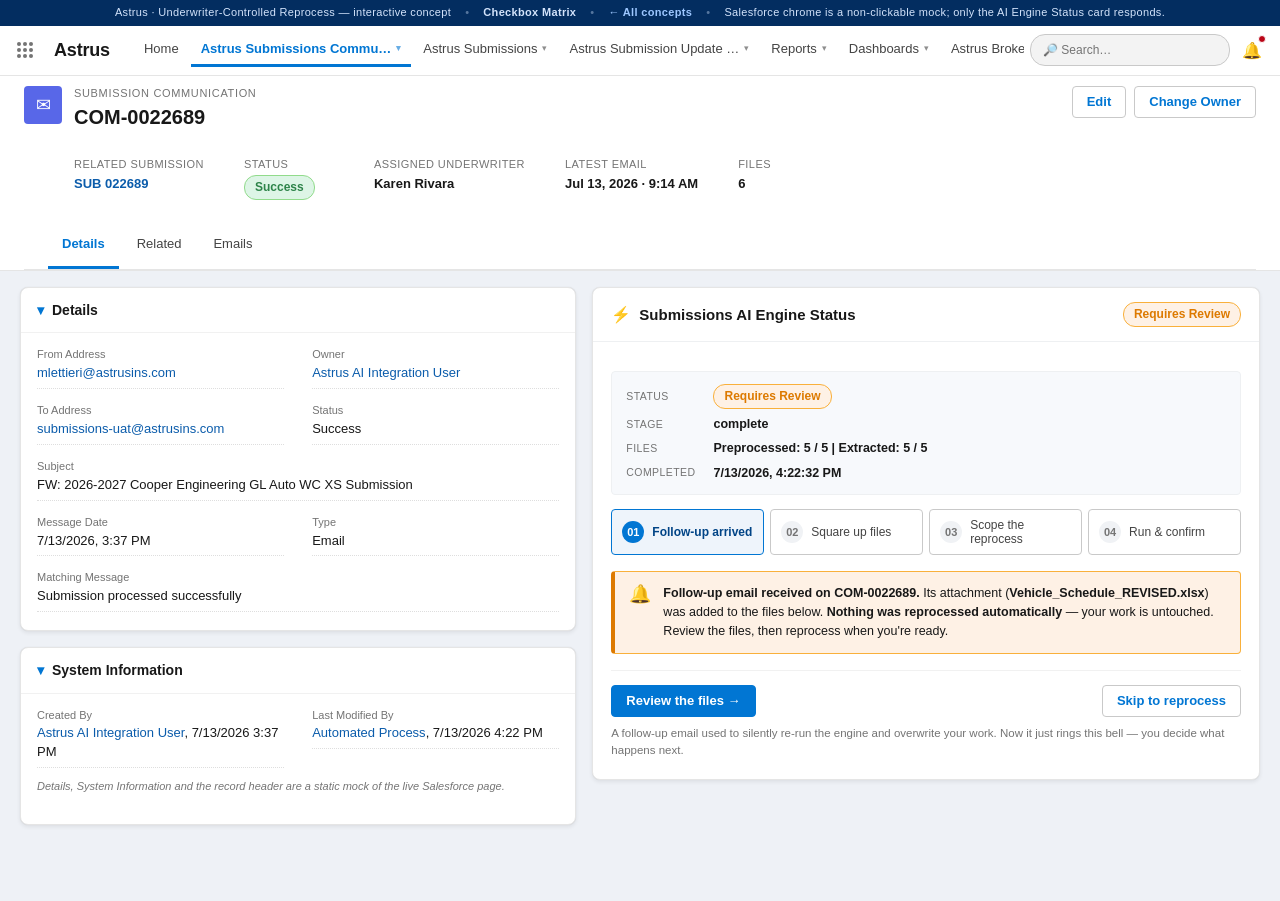
==== concepts/01-checkbox-matrix/index.html @ d000f240 "Astrus underwriter-controlled reprocess — Round 1: 5 interactive concepts Faithful SLDS Communicatio" ====
<!doctype html>
<html lang="en">
  <head>
    <meta charset="utf-8" />
    <meta name="viewport" content="width=device-width, initial-scale=1" />
    <title>Astrus Reprocess · Checkbox Matrix</title>
    <link rel="stylesheet" href="../../assets/shell.css" />
    <link rel="stylesheet" href="../../assets/cc.css" />
    <style>
      /* ---- Concept 01: Checkbox Matrix (faithful to the RFC mockup) ---- */
      .mx-warning {
        background: var(--sf-warn-bg);
        border: 1px solid var(--sf-warn-border);
        border-left: 4px solid var(--sf-warn);
        border-radius: var(--sf-radius);
        padding: 11px 14px;
        font-size: 12.5px;
        line-height: 1.5;
        margin-bottom: 14px;
      }
      .mx-table {
        width: 100%;
        border-collapse: collapse;
        border: 1px solid var(--sf-border);
        border-radius: var(--sf-radius);
        overflow: hidden;
      }
      .mx-table thead th {
        background: #f7f9fc;
        border-bottom: 1px solid var(--sf-border);
        padding: 10px 12px;
        text-align: center;
        font-size: 11px;
        color: var(--sf-text-weak);
        font-weight: 700;
        vertical-align: bottom;
      }
      .mx-table thead th.col-lob {
        text-align: left;
        font-size: 11px;
        text-transform: uppercase;
        letter-spacing: 0.04em;
        color: var(--sf-text-weaker);
      }
      .mx-sub {
        display: block;
        font-weight: 400;
        font-size: 10px;
        color: var(--sf-text-weaker);
        margin-top: 2px;
      }
      .mx-table tbody td {
        padding: 12px;
        border-bottom: 1px solid #f1f1f1;
        text-align: center;
      }
      .mx-table tbody tr:last-child td {
        border-bottom: none;
      }
      .mx-table tbody tr.changed {
        background: #f1fbf4;
      }
      .mx-lob {
        text-align: left;
      }
      .mx-lob .name {
        font-weight: 700;
        font-size: 13px;
      }
      .mx-lob .ctx {
        font-size: 11.5px;
        color: var(--sf-text-weaker);
        margin-top: 1px;
      }
      .mx-lob .newflag {
        display: inline-block;
        margin-top: 4px;
        font-size: 10px;
        font-weight: 700;
        text-transform: uppercase;
        letter-spacing: 0.03em;
        color: var(--sf-success);
        background: var(--sf-success-bg);
        padding: 1px 7px;
        border-radius: 9px;
      }
      .mx-check {
        width: 22px;
        height: 22px;
        border-radius: 4px;
        border: 2px solid var(--sf-border-strong);
        background: #fff;
        cursor: pointer;
        display: inline-flex;
        align-items: center;
        justify-content: center;
        color: #fff;
        font-size: 14px;
        font-weight: 700;
        transition: all 0.12s ease;
        padding: 0;
      }
      .mx-check.on {
        background: var(--sf-brand);
        border-color: var(--sf-brand);
      }
      .mx-check:hover {
        border-color: var(--sf-brand);
      }
    </style>
  </head>
  <body>
    <noscript>This interactive concept needs JavaScript.</noscript>
    <script src="../../assets/shell.js"></script>
    <script>
      (function () {
        const state = {
          moment: 0,
          scope: { lob: new Set(), quote: new Set(), removed: new Set() }
        };
        const _hm = location.hash.match(/m(\d)/);
        if (_hm) state.moment = Number(_hm[1]);
        let CTX;

        function badge() {
          const m = document.querySelector(".cc-badge-mount");
          if (m)
            m.innerHTML =
              '<span class="slds-badge badge-warning">Requires Review</span>';
        }

        function statusStrip() {
          const e = CTX.data.engine;
          return (
            '<dl class="cc-status">' +
            "<dt>Status</dt><dd><span class=\"slds-badge badge-warning\">" +
            e.status +
            "</span></dd>" +
            "<dt>Stage</dt><dd>" +
            e.stage +
            "</dd>" +
            "<dt>Files</dt><dd>Preprocessed: " +
            e.filesPrep +
            " | Extracted: " +
            e.filesExt +
            "</dd>" +
            "<dt>Completed</dt><dd>" +
            e.completed +
            "</dd>" +
            "</dl>"
          );
        }

        function runSummaryHTML() {
          const r = CTX.computeRunSummary(state.scope);
          const empty = r.selectedCount === 0 && state.scope.quote.size === 0;
          const lines = r.lines
            .map(
              (l) =>
                '<div class="run-line run-line--' +
                l.kind +
                '"><span class="rl-ic">' +
                (l.kind === "update" ? "↻" : l.kind === "lock" ? "🔒" : "✓") +
                "</span><span>" +
                CTX.esc(l.text) +
                "</span></div>"
            )
            .join("");
          return (
            '<div class="run-summary' +
            (empty ? " is-empty" : "") +
            '"><p class="run-summary-title">' +
            (empty ? "Nothing selected yet" : "✓ What this run will do") +
            " — " +
            r.selectedCount +
            " of " +
            r.total +
            " lines" +
            "</p>" +
            (empty
              ? '<p class="cc-hint" style="margin:0">All lines are off. Turn on a line above to see exactly what a reprocess would change.</p>'
              : lines) +
            "</div>"
          );
        }

        function render() {
          badge();
          const mount = document.getElementById("cc-body");
          mount.innerHTML = statusStrip();
          mount.appendChild(CTX.momentStepper(state.moment, go));

          const box = document.createElement("div");
          if (state.moment === 0) box.innerHTML = momentArrival();
          else if (state.moment === 1) box.innerHTML = momentFiles();
          else if (state.moment === 2) box.innerHTML = momentScope();
          else box.innerHTML = momentRun();
          mount.appendChild(box);
          bind(box);
        }

        function momentArrival() {
          return (
            CTX.bellAlertHTML() +
            '<div class="cc-actions"><button class="slds-btn slds-btn--brand" data-go="1">Review the files →</button>' +
            '<span class="spacer"></span>' +
            '<button class="slds-btn" data-reprocess-now>Skip to reprocess</button></div>' +
            '<p class="cc-hint">A follow-up email used to silently re-run the engine and overwrite your work. Now it just rings this bell — you decide what happens next.</p>'
          );
        }

        function momentFiles() {
          return (
            '<p class="cc-section-title">Square up the files</p>' +
            '<p class="cc-section-sub">The engine reprocesses the <strong>full set of files shown here</strong>. Remove anything superseded, add anything missing — then move on to scope.</p>' +
            CTX.renderFiles(state.scope) +
            '<div class="cc-actions"><button class="slds-btn" data-go="0">← Back</button>' +
            '<span class="spacer"></span>' +
            '<button class="slds-btn slds-btn--brand" data-go="2">Files look right → scope it</button></div>'
          );
        }

        function momentScope() {
          const rows = CTX.data.lobs
            .map(function (l) {
              const lobOn = state.scope.lob.has(l.id);
              const qOn = state.scope.quote.has(l.id);
              return (
                '<tr class="' +
                (l.changed ? "changed" : "") +
                '"><td class="mx-lob"><div class="name">' +
                CTX.esc(l.label) +
                '</div><div class="ctx">' +
                CTX.esc(l.ctx) +
                "</div>" +
                (l.changed
                  ? '<span class="newflag">New documents</span>'
                  : "") +
                "</td>" +
                '<td><button class="mx-check' +
                (lobOn ? " on" : "") +
                '" data-lob="' +
                l.id +
                '" aria-pressed="' +
                lobOn +
                '" aria-label="Update ' +
                CTX.esc(l.label) +
                '">' +
                (lobOn ? "✓" : "") +
                "</button></td>" +
                '<td><button class="mx-check' +
                (qOn ? " on" : "") +
                '" data-quote="' +
                l.id +
                '" aria-pressed="' +
                qOn +
                '" aria-label="Update ' +
                CTX.esc(l.label) +
                ' quote">' +
                (qOn ? "✓" : "") +
                "</button></td></tr>"
              );
            })
            .join("");
          return (
            '<p class="cc-section-title">Reprocess scope — choose what this run may update</p>' +
            '<p class="cc-section-sub">All off by default. Reprocess writes only the lines you turn on; everything else stays exactly as you left it.</p>' +
            '<div class="mx-warning">⚠️ Reprocessing re-reads every file on this Communication and updates <strong>only the checked lines below</strong>. Unchecked lines — and all their exposures, schedules, rates and loss history — are <strong>not touched</strong>.</div>' +
            '<table class="mx-table"><thead><tr>' +
            '<th class="col-lob">Line of Business</th>' +
            '<th>Update LOB<span class="mx-sub">+ exposures, schedules, rates, losses</span></th>' +
            '<th>Update LOB Quote<span class="mx-sub">program design</span></th>' +
            "</tr></thead><tbody>" +
            rows +
            "</tbody></table>" +
            runSummaryHTML() +
            '<div class="cc-actions"><button class="slds-btn" data-go="1">← Back to files</button>' +
            '<span class="spacer"></span>' +
            '<button class="slds-btn slds-btn--brand" data-go="3">Review &amp; reprocess →</button></div>'
          );
        }

        function momentRun() {
          const sel = CTX.data.lobs.filter((l) => state.scope.lob.has(l.id));
          return (
            '<p class="cc-section-title">Ready to reprocess</p>' +
            runSummaryHTML() +
            '<div class="cc-alert cc-alert--lock" style="margin-top:14px"><div class="cc-alert-ic">🔒</div><div><strong>' +
            CTX.esc(CTX.data.protectedField) +
            "</strong> is never overwritten by a reprocess. Astrus fills it once as an early estimate; after that it's yours. (Managed as an admin-editable exclusion list — more fields can be added later without a code change.)</div></div>" +
            '<div class="cc-actions">' +
            '<button class="slds-btn slds-btn--brand" data-reprocess ' +
            (sel.length === 0 && state.scope.quote.size === 0 ? "disabled" : "") +
            ">Reprocess" +
            (sel.length ? " " + sel.length + " line" + (sel.length === 1 ? "" : "s") : "") +
            "</button>" +
            '<button class="slds-btn" data-processnew>Process as New</button>' +
            '<span class="spacer"></span>' +
            '<button class="slds-btn" data-go="2">← Adjust scope</button></div>' +
            '<p class="cc-hint"><strong>Reprocess</strong> runs against the scope above. <strong>Process as New</strong> ignores scope and rebuilds everything from scratch (first-time behavior).</p>'
          );
        }

        function go(i) {
          state.moment = i;
          render();
        }

        function bind(box) {
          box.querySelectorAll("[data-go]").forEach(function (b) {
            b.onclick = () => go(Number(b.dataset.go));
          });
          box.querySelectorAll(".file-remove").forEach(function (b) {
            b.onclick = function () {
              state.scope.removed.add(b.dataset.file);
              CTX.toast(
                "success",
                "Removed from record",
                b.dataset.file + " was unlinked from this Communication. The file still exists in Salesforce."
              );
              render();
            };
          });
          box.querySelectorAll("[data-lob]").forEach(function (b) {
            b.onclick = function () {
              const id = b.dataset.lob;
              state.scope.lob.has(id)
                ? state.scope.lob.delete(id)
                : state.scope.lob.add(id);
              render();
            };
          });
          box.querySelectorAll("[data-quote]").forEach(function (b) {
            b.onclick = function () {
              const id = b.dataset.quote;
              state.scope.quote.has(id)
                ? state.scope.quote.delete(id)
                : state.scope.quote.add(id);
              render();
            };
          });
          const rn = box.querySelector("[data-reprocess-now]");
          if (rn) rn.onclick = () => go(2);
          const rp = box.querySelector("[data-reprocess]");
          if (rp)
            rp.onclick = async function () {
              const ok = await CTX.runReprocess(state.scope);
              if (ok) {
                state.scope = { lob: new Set(), quote: new Set(), removed: state.scope.removed };
                state.moment = 0;
                render();
              }
            };
          const pn = box.querySelector("[data-processnew]");
          if (pn)
            pn.onclick = async function () {
              const ok = await CTX.confirmModal({
                title: "Process as a new submission?",
                body:
                  "<p>This ignores your scope selections and rebuilds <strong>everything</strong> from the current files — a fresh, potentially duplicate submission. Use this only for a genuinely new deal.</p>",
                confirmLabel: "Process as New",
                destructive: true
              });
              if (ok)
                CTX.toast(
                  "success",
                  "Process as New initiated",
                  "A new submission has been sent to the AI engine."
                );
            };
        }

        window.CONCEPT = {
          name: "Checkbox Matrix",
          render: function (mount, ctx) {
            CTX = ctx;
            render();
          }
        };
        ASTRUS.boot(window.CONCEPT);
      })();
    </script>
  </body>
</html>
---- assets/shell.css ----
/* ============================================================================
   Astrus Reprocess Workshop — shared Salesforce (SLDS-faithful) page shell
   The chrome below is intentionally NON-interactive. Only the AI Engine Status
   control center (right column) responds to input. Concept pages inline this.
   ============================================================================ */

:root {
  --sf-brand: #0176d3;
  --sf-brand-dark: #014486;
  --sf-brand-accent: #1b96ff;
  --sf-link: #0b5cab;
  --sf-page: #eef1f6;
  --sf-card: #ffffff;
  --sf-border: #e5e5e5;
  --sf-border-strong: #c9c9c9;
  --sf-text: #181818;
  --sf-text-weak: #444444;
  --sf-text-weaker: #747474;
  --sf-success: #2e844a;
  --sf-success-bg: #ddf5e6;
  --sf-success-border: #91db8b;
  --sf-warn: #dd7a01;
  --sf-warn-bg: #fef1e5;
  --sf-warn-border: #f9b03b;
  --sf-error: #ba0517;
  --sf-error-bg: #feded8;
  --sf-error-border: #fe9339;
  --sf-radius: 0.25rem;
  --sf-radius-lg: 0.5rem;
  --sf-shadow: 0 2px 2px 0 rgba(0, 0, 0, 0.05);
  --sf-shadow-card: 0 2px 4px 0 rgba(0, 0, 0, 0.07), 0 0 1px 0 rgba(0, 0, 0, 0.1);
  --sf-font: "Salesforce Sans", -apple-system, BlinkMacSystemFont, "Segoe UI",
    Roboto, Helvetica, Arial, sans-serif;
}

* {
  box-sizing: border-box;
}

html,
body {
  margin: 0;
  padding: 0;
}

body {
  font-family: var(--sf-font);
  background: var(--sf-page);
  color: var(--sf-text);
  font-size: 13px;
  line-height: 1.45;
  -webkit-font-smoothing: antialiased;
}

/* --- Global one-line notice that this is a prototype --------------------- */
.proto-ribbon {
  background: #032d60;
  color: #d3e3fb;
  font-size: 11px;
  letter-spacing: 0.03em;
  text-align: center;
  padding: 5px 12px;
  display: flex;
  gap: 14px;
  align-items: center;
  justify-content: center;
  flex-wrap: wrap;
}
.proto-ribbon a {
  color: #9dc7ff;
  text-decoration: none;
  font-weight: 600;
}
.proto-ribbon a:hover {
  text-decoration: underline;
}
.proto-ribbon .dot {
  opacity: 0.4;
}

/* --- Global navigation --------------------------------------------------- */
.sf-globalnav {
  background: #fff;
  border-bottom: 1px solid var(--sf-border);
  display: flex;
  align-items: center;
  height: 50px;
  padding: 0 12px 0 8px;
  gap: 6px;
  position: relative;
  z-index: 5;
}
.sf-waffle {
  width: 34px;
  height: 34px;
  border-radius: var(--sf-radius);
  display: grid;
  grid-template-columns: repeat(3, 4px);
  grid-template-rows: repeat(3, 4px);
  gap: 2px;
  align-content: center;
  justify-content: center;
  color: var(--sf-text-weaker);
}
.sf-waffle i {
  width: 4px;
  height: 4px;
  border-radius: 50%;
  background: currentColor;
}
.sf-appname {
  font-size: 18px;
  font-weight: 700;
  color: var(--sf-text);
  margin: 0 18px 0 6px;
  letter-spacing: -0.01em;
}
.sf-tabs {
  display: flex;
  align-items: center;
  gap: 2px;
  flex: 1;
  overflow: hidden;
}
.sf-tab {
  font-size: 13px;
  color: var(--sf-text-weak);
  padding: 6px 10px;
  white-space: nowrap;
  border-bottom: 3px solid transparent;
  display: flex;
  align-items: center;
  gap: 5px;
  cursor: default;
}
.sf-tab .caret {
  font-size: 9px;
  opacity: 0.6;
}
.sf-tab.active {
  color: var(--sf-brand);
  font-weight: 700;
  border-bottom-color: var(--sf-brand);
}
.sf-globalnav .sf-search {
  width: 200px;
  height: 32px;
  border: 1px solid var(--sf-border-strong);
  border-radius: 15px;
  background: #f3f3f3;
  color: var(--sf-text-weaker);
  display: flex;
  align-items: center;
  padding: 0 12px;
  gap: 8px;
  font-size: 12px;
}
.sf-globalnav .sf-iconbtn {
  color: var(--sf-text-weaker);
  padding: 6px;
  font-size: 16px;
  position: relative;
}

/* --- Record highlights bar ---------------------------------------------- */
.sf-record-head {
  background: #fff;
  border-bottom: 1px solid var(--sf-border);
  padding: 10px 24px 0;
}
.sf-record-topline {
  display: flex;
  align-items: flex-start;
  gap: 12px;
}
.sf-record-icon {
  width: 38px;
  height: 38px;
  border-radius: var(--sf-radius);
  background: #5867e8;
  color: #fff;
  display: flex;
  align-items: center;
  justify-content: center;
  font-size: 18px;
  flex: none;
}
.sf-record-eyebrow {
  font-size: 11px;
  text-transform: uppercase;
  letter-spacing: 0.06em;
  color: var(--sf-text-weaker);
}
.sf-record-title {
  font-size: 20px;
  font-weight: 700;
  color: var(--sf-text);
  margin: 1px 0 0;
}
.sf-record-actions {
  margin-left: auto;
  display: flex;
  gap: 8px;
  align-items: center;
}

/* Highlights fields row */
.sf-highlights {
  display: flex;
  gap: 40px;
  padding: 12px 2px 10px 50px;
  flex-wrap: wrap;
}
.sf-hl {
  min-width: 90px;
}
.sf-hl dt {
  font-size: 11px;
  text-transform: uppercase;
  letter-spacing: 0.04em;
  color: var(--sf-text-weaker);
  margin-bottom: 2px;
}
.sf-hl dd {
  margin: 0;
  font-size: 13px;
  color: var(--sf-text);
  font-weight: 600;
}
.sf-hl dd a {
  color: var(--sf-link);
  text-decoration: none;
}

/* record subnav (Details / Related / …) */
.sf-subnav {
  display: flex;
  gap: 4px;
  padding: 0 24px;
  border-bottom: 1px solid var(--sf-border);
  background: #fff;
}
.sf-subnav .item {
  padding: 12px 14px;
  font-size: 13px;
  color: var(--sf-text-weak);
  border-bottom: 3px solid transparent;
  cursor: default;
}
.sf-subnav .item.active {
  color: var(--sf-brand);
  font-weight: 700;
  border-bottom-color: var(--sf-brand);
}

/* --- Body layout --------------------------------------------------------- */
.sf-body {
  max-width: 1320px;
  margin: 0 auto;
  padding: 16px 20px 60px;
  display: grid;
  grid-template-columns: minmax(0, 5fr) minmax(0, 6fr);
  gap: 16px;
  align-items: start;
}
@media (max-width: 940px) {
  .sf-body {
    grid-template-columns: 1fr;
  }
}

/* Generic SLDS card (used for static chrome on the left) */
.sf-card {
  background: var(--sf-card);
  border: 1px solid var(--sf-border);
  border-radius: var(--sf-radius-lg);
  box-shadow: var(--sf-shadow-card);
  margin-bottom: 16px;
}
.sf-card > header {
  display: flex;
  align-items: center;
  gap: 8px;
  padding: 12px 16px;
  border-bottom: 1px solid #f1f1f1;
  font-weight: 700;
  font-size: 14px;
}
.sf-card > header .ic {
  color: var(--sf-brand);
}
.sf-card .sf-card-body {
  padding: 14px 16px 18px;
}
.static-note {
  font-size: 11px;
  color: var(--sf-text-weaker);
  font-style: italic;
}

/* left detail grid */
.sf-fieldgrid {
  display: grid;
  grid-template-columns: 1fr 1fr;
  gap: 14px 28px;
}
.sf-field .lbl {
  font-size: 11px;
  color: var(--sf-text-weaker);
  text-transform: none;
  margin-bottom: 1px;
}
.sf-field .val {
  font-size: 13px;
  color: var(--sf-text);
  border-bottom: 1px dotted #dedede;
  padding-bottom: 5px;
  min-height: 18px;
}
.sf-field .val a {
  color: var(--sf-link);
  text-decoration: none;
}
.sf-field.full {
  grid-column: 1 / -1;
}

/* --- SLDS-ish buttons ---------------------------------------------------- */
.slds-btn {
  font-family: inherit;
  font-size: 13px;
  border-radius: var(--sf-radius);
  border: 1px solid var(--sf-border-strong);
  background: #fff;
  color: var(--sf-brand);
  padding: 6px 14px;
  cursor: pointer;
  font-weight: 600;
  line-height: 1.4;
  transition: background 0.12s ease, box-shadow 0.12s ease;
}
.slds-btn:hover {
  background: #f3f3f3;
}
.slds-btn:focus-visible {
  outline: 2px solid var(--sf-brand-accent);
  outline-offset: 1px;
}
.slds-btn--brand {
  background: var(--sf-brand);
  border-color: var(--sf-brand);
  color: #fff;
}
.slds-btn--brand:hover {
  background: #014486;
}
.slds-btn--destructive {
  background: var(--sf-error);
  border-color: var(--sf-error);
  color: #fff;
}
.slds-btn--destructive:hover {
  background: #8e030f;
}
.slds-btn[disabled] {
  opacity: 0.5;
  cursor: not-allowed;
}
.slds-btn--sm {
  padding: 3px 10px;
  font-size: 12px;
}

/* --- Badges -------------------------------------------------------------- */
.slds-badge {
  display: inline-flex;
  align-items: center;
  gap: 5px;
  font-size: 12px;
  font-weight: 700;
  padding: 3px 10px;
  border-radius: 12px;
  background: #ecebea;
}
.badge-warning {
  background: var(--sf-warn-bg);
  color: var(--sf-warn);
  border: 1px solid var(--sf-warn-border);
}
.badge-success {
  background: var(--sf-success-bg);
  color: var(--sf-success);
  border: 1px solid var(--sf-success-border);
}
.badge-error {
  background: var(--sf-error-bg);
  color: var(--sf-error);
  border: 1px solid var(--sf-error-border);
}
.badge-neutral {
  background: #f3f3f3;
  color: var(--sf-text-weak);
  border: 1px solid var(--sf-border-strong);
}

/* --- Toast --------------------------------------------------------------- */
.toast-wrap {
  position: fixed;
  top: 16px;
  left: 50%;
  transform: translateX(-50%);
  z-index: 1000;
  display: flex;
  flex-direction: column;
  gap: 8px;
  width: min(560px, 92vw);
}
.toast {
  border-radius: var(--sf-radius);
  padding: 12px 16px;
  color: #fff;
  font-size: 13px;
  display: flex;
  gap: 10px;
  align-items: flex-start;
  box-shadow: 0 4px 16px rgba(0, 0, 0, 0.25);
  animation: toastIn 0.25s ease;
}
@keyframes toastIn {
  from {
    opacity: 0;
    transform: translateY(-8px);
  }
}
.toast--success {
  background: var(--sf-success);
}
.toast--warning {
  background: var(--sf-warn);
}
.toast--error {
  background: var(--sf-error);
}
.toast strong {
  display: block;
}
.toast .x {
  margin-left: auto;
  cursor: pointer;
  opacity: 0.8;
}

/* --- Modal --------------------------------------------------------------- */
.modal-backdrop {
  position: fixed;
  inset: 0;
  background: rgba(8, 20, 40, 0.55);
  display: flex;
  align-items: center;
  justify-content: center;
  z-index: 900;
  animation: fade 0.15s ease;
}
@keyframes fade {
  from {
    opacity: 0;
  }
}
.modal {
  background: #fff;
  border-radius: var(--sf-radius-lg);
  width: min(520px, 92vw);
  box-shadow: 0 12px 40px rgba(0, 0, 0, 0.35);
  overflow: hidden;
}
.modal header {
  padding: 18px 22px 6px;
  font-size: 17px;
  font-weight: 700;
}
.modal .modal-body {
  padding: 6px 22px 18px;
  font-size: 13px;
  color: var(--sf-text-weak);
  line-height: 1.5;
}
.modal footer {
  padding: 14px 22px;
  background: #f6f7f9;
  display: flex;
  justify-content: flex-end;
  gap: 10px;
}

/* --- Notification bell popover ------------------------------------------ */
.bell-dot {
  position: absolute;
  top: 2px;
  right: 2px;
  width: 8px;
  height: 8px;
  border-radius: 50%;
  background: var(--sf-error);
  border: 1px solid #fff;
}

.sr-only {
  position: absolute;
  width: 1px;
  height: 1px;
  overflow: hidden;
  clip: rect(0 0 0 0);
}

/* focus ring for interactive control-center controls */
.cc :focus-visible {
  outline: 2px solid var(--sf-brand-accent);
  outline-offset: 2px;
}

@media (prefers-reduced-motion: reduce) {
  * {
    animation-duration: 0.001ms !important;
    transition-duration: 0.001ms !important;
  }
}
---- assets/cc.css ----
/* ============================================================================
   Control Center — shared styling for the interactive AI Engine Status card.
   The card header, follow-up alert, file square-up table, run-summary and the
   moment stepper look the same across every concept. Each concept adds ONLY
   its own scope-picker styles (inline in the concept page).
   ============================================================================ */

.sf-col-right {
  position: sticky;
  top: 12px;
}

.cc {
  background: #fff;
  border: 1px solid var(--sf-border);
  border-radius: var(--sf-radius-lg);
  box-shadow: var(--sf-shadow-card);
  overflow: hidden;
}
.cc-head {
  display: flex;
  align-items: center;
  gap: 10px;
  padding: 14px 18px;
  border-bottom: 1px solid #eef0f2;
}
.cc-head-title {
  font-size: 15px;
  font-weight: 700;
  display: flex;
  align-items: center;
  gap: 8px;
}
.cc-bolt {
  color: #f5a623;
  font-size: 16px;
}
.cc-badge-mount {
  margin-left: auto;
}
.cc-body {
  padding: 16px 18px 20px;
}

/* engine status strip (compact, shown at top of the card) */
.cc-status {
  display: grid;
  grid-template-columns: auto 1fr;
  gap: 6px 18px;
  font-size: 12.5px;
  padding: 12px 14px;
  background: #f7f9fc;
  border: 1px solid #eef0f2;
  border-radius: var(--sf-radius);
  margin-bottom: 14px;
}
.cc-status dt {
  color: var(--sf-text-weaker);
  text-transform: uppercase;
  font-size: 10.5px;
  letter-spacing: 0.04em;
  align-self: center;
}
.cc-status dd {
  margin: 0;
  font-weight: 600;
}

/* alerts */
.cc-alert {
  display: flex;
  gap: 12px;
  padding: 12px 14px;
  border-radius: var(--sf-radius);
  font-size: 12.5px;
  line-height: 1.5;
  margin-bottom: 14px;
}
.cc-alert-ic {
  font-size: 18px;
  flex: none;
  line-height: 1.2;
}
.cc-alert--bell {
  background: var(--sf-warn-bg);
  border: 1px solid var(--sf-warn-border);
  border-left: 4px solid var(--sf-warn);
}
.cc-alert--info {
  background: #eef4fb;
  border: 1px solid #c9def5;
  border-left: 4px solid var(--sf-brand);
}
.cc-alert--lock {
  background: #f4f0fb;
  border: 1px solid #ddd0f2;
  border-left: 4px solid #7a5bd6;
}
.cc-alert em {
  font-style: normal;
  font-weight: 600;
}

/* moment stepper */
.cc-stepper {
  display: flex;
  gap: 6px;
  margin-bottom: 16px;
  flex-wrap: wrap;
}
.cc-step {
  flex: 1 1 0;
  min-width: 120px;
  display: flex;
  align-items: center;
  gap: 8px;
  padding: 8px 10px;
  border: 1px solid var(--sf-border-strong);
  background: #fff;
  border-radius: var(--sf-radius);
  cursor: pointer;
  font-family: inherit;
  font-size: 12px;
  color: var(--sf-text-weak);
  text-align: left;
  transition: border-color 0.12s, background 0.12s;
}
.cc-step:hover {
  border-color: var(--sf-brand-accent);
}
.cc-step-num {
  width: 22px;
  height: 22px;
  border-radius: 50%;
  background: #f0f2f5;
  color: var(--sf-text-weaker);
  display: flex;
  align-items: center;
  justify-content: center;
  font-weight: 700;
  font-size: 11px;
  flex: none;
}
.cc-step.is-current {
  border-color: var(--sf-brand);
  background: #eef4fb;
  color: var(--sf-brand-dark);
  font-weight: 700;
}
.cc-step.is-current .cc-step-num {
  background: var(--sf-brand);
  color: #fff;
}
.cc-step.is-done .cc-step-num {
  background: var(--sf-success);
  color: #fff;
}
.cc-step-label {
  line-height: 1.2;
}

/* section titles inside the card */
.cc-section-title {
  font-size: 14px;
  font-weight: 700;
  margin: 4px 0 4px;
}
.cc-section-sub {
  font-size: 12px;
  color: var(--sf-text-weaker);
  margin: 0 0 12px;
  line-height: 1.5;
}

/* files square-up */
.files-block {
  border: 1px solid var(--sf-border);
  border-radius: var(--sf-radius);
  overflow: hidden;
}
.files-head {
  padding: 10px 12px;
  background: #f7f9fc;
  border-bottom: 1px solid #eef0f2;
  font-size: 13px;
}
.files-sub {
  color: var(--sf-text-weaker);
  font-weight: 400;
  font-size: 11.5px;
}
.files-table {
  width: 100%;
  border-collapse: collapse;
  font-size: 12.5px;
}
.files-table th {
  text-align: left;
  font-size: 10.5px;
  text-transform: uppercase;
  letter-spacing: 0.04em;
  color: var(--sf-text-weaker);
  padding: 7px 12px;
  border-bottom: 1px solid #eef0f2;
  font-weight: 600;
}
.files-table td {
  padding: 8px 12px;
  border-bottom: 1px solid #f1f1f1;
  vertical-align: middle;
}
.files-table tr:last-child td {
  border-bottom: none;
}
.file-name {
  display: flex;
  align-items: center;
  gap: 8px;
}
.file-name a {
  color: var(--sf-link);
  cursor: default;
}
.file-ic {
  font-size: 9px;
  font-weight: 700;
  color: #fff;
  padding: 2px 4px;
  border-radius: 3px;
  flex: none;
}
.file-ic--pdf {
  background: #d1344a;
}
.file-ic--xlsx {
  background: #1f8a4c;
}
.file-tag {
  font-size: 9.5px;
  font-weight: 700;
  text-transform: uppercase;
  padding: 1px 6px;
  border-radius: 9px;
  letter-spacing: 0.03em;
}
.file-tag--new {
  background: var(--sf-success-bg);
  color: var(--sf-success);
}
.file-tag--old {
  background: var(--sf-warn-bg);
  color: var(--sf-warn);
}
.row-old {
  background: #fffaf3;
}
.row-new {
  background: #f1fbf4;
}
.file-act {
  text-align: right;
}
.file-remove {
  color: var(--sf-brand);
  white-space: nowrap;
}
.files-foot {
  font-size: 11px;
  color: var(--sf-text-weaker);
  padding: 9px 12px;
  background: #fafbfc;
  border-top: 1px solid #f1f1f1;
  margin: 0;
  line-height: 1.5;
}

/* run summary ("what this run will do") */
.run-summary {
  border: 1px solid var(--sf-success-border);
  background: var(--sf-success-bg);
  border-radius: var(--sf-radius);
  padding: 12px 14px;
  margin-top: 14px;
}
.run-summary.is-empty {
  border-color: var(--sf-border-strong);
  background: #f7f8fa;
}
.run-summary-title {
  font-weight: 700;
  font-size: 13px;
  margin: 0 0 8px;
  display: flex;
  align-items: center;
  gap: 6px;
}
.run-line {
  display: flex;
  gap: 8px;
  font-size: 12px;
  line-height: 1.5;
  padding: 3px 0;
  align-items: flex-start;
}
.run-line .rl-ic {
  flex: none;
  font-size: 13px;
  line-height: 1.3;
}
.run-line--update .rl-ic {
  color: var(--sf-brand);
}
.run-line--safe .rl-ic {
  color: var(--sf-text-weaker);
}
.run-line--lock .rl-ic {
  color: #7a5bd6;
}

/* card action bar */
.cc-actions {
  display: flex;
  gap: 10px;
  align-items: center;
  flex-wrap: wrap;
  margin-top: 16px;
  padding-top: 14px;
  border-top: 1px solid #f1f1f1;
}
.cc-actions .spacer {
  flex: 1;
}
.cc-hint {
  font-size: 11.5px;
  color: var(--sf-text-weaker);
  margin: 8px 0 0;
  line-height: 1.5;
}

/* small building blocks concepts reuse */
.sw {
  --w: 40px;
  --h: 22px;
  position: relative;
  width: var(--w);
  height: var(--h);
  flex: none;
  border-radius: 999px;
  background: #c9cdd3;
  border: none;
  cursor: pointer;
  transition: background 0.15s ease;
  padding: 0;
}
.sw::after {
  content: "";
  position: absolute;
  top: 2px;
  left: 2px;
  width: calc(var(--h) - 4px);
  height: calc(var(--h) - 4px);
  border-radius: 50%;
  background: #fff;
  box-shadow: 0 1px 2px rgba(0, 0, 0, 0.3);
  transition: transform 0.15s ease;
}
.sw.on {
  background: var(--sf-brand);
}
.sw.on::after {
  transform: translateX(calc(var(--w) - var(--h)));
}
.chip {
  display: inline-flex;
  align-items: center;
  gap: 6px;
  padding: 5px 12px;
  border-radius: 16px;
  border: 1px solid var(--sf-border-strong);
  background: #fff;
  font-size: 12px;
  font-weight: 600;
  color: var(--sf-text-weak);
  cursor: pointer;
  transition: all 0.12s ease;
}
.chip.on {
  background: #eef4fb;
  border-color: var(--sf-brand);
  color: var(--sf-brand-dark);
}
.chip .x {
  opacity: 0.6;
}
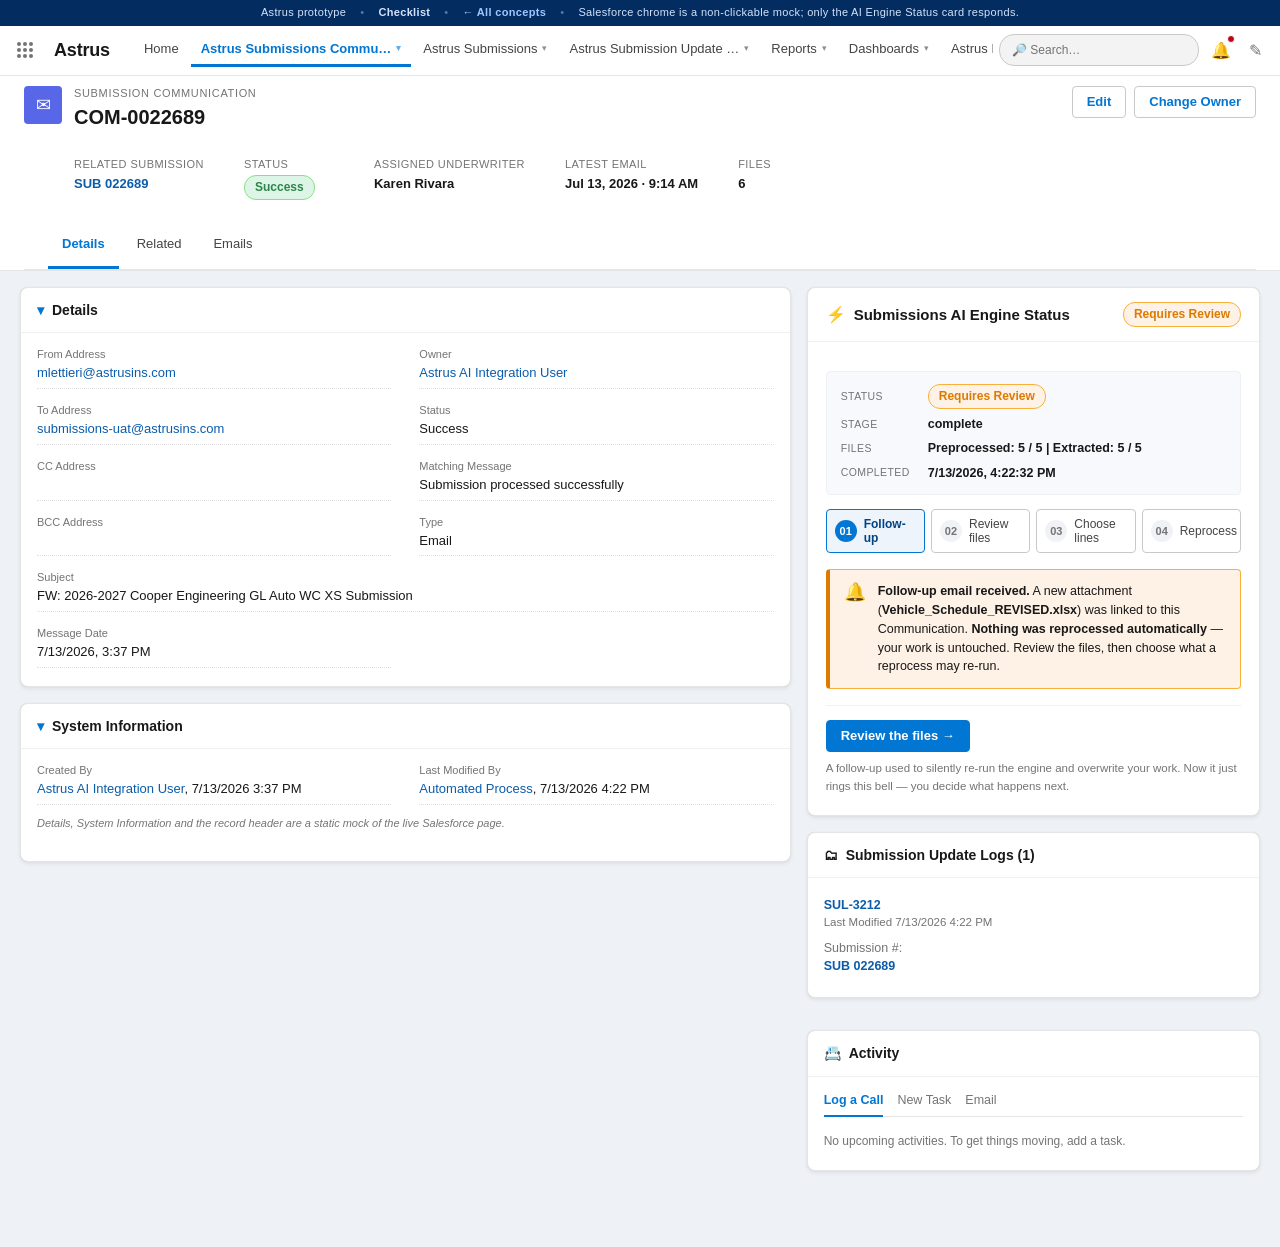
==== commit f5e99c11: "Round 2: realistic SF layout + no-extraction model - Narrow, faithful AI Engine Status card in the r" ====
--- a/concepts/01-checkbox-matrix/index.html
+++ b/concepts/01-checkbox-matrix/index.html
@@ -3,90 +3,14 @@
   <head>
     <meta charset="utf-8" />
     <meta name="viewport" content="width=device-width, initial-scale=1" />
-    <title>Astrus Reprocess · Checkbox Matrix</title>
+    <title>Astrus Reprocess · Checklist</title>
     <link rel="stylesheet" href="../../assets/shell.css" />
     <link rel="stylesheet" href="../../assets/cc.css" />
     <style>
-      /* ---- Concept 01: Checkbox Matrix (faithful to the RFC mockup) ---- */
-      .mx-warning {
-        background: var(--sf-warn-bg);
-        border: 1px solid var(--sf-warn-border);
-        border-left: 4px solid var(--sf-warn);
-        border-radius: var(--sf-radius);
-        padding: 11px 14px;
-        font-size: 12.5px;
-        line-height: 1.5;
-        margin-bottom: 14px;
-      }
-      .mx-table {
-        width: 100%;
-        border-collapse: collapse;
-        border: 1px solid var(--sf-border);
-        border-radius: var(--sf-radius);
-        overflow: hidden;
-      }
-      .mx-table thead th {
-        background: #f7f9fc;
-        border-bottom: 1px solid var(--sf-border);
-        padding: 10px 12px;
-        text-align: center;
-        font-size: 11px;
-        color: var(--sf-text-weak);
-        font-weight: 700;
-        vertical-align: bottom;
-      }
-      .mx-table thead th.col-lob {
-        text-align: left;
-        font-size: 11px;
-        text-transform: uppercase;
-        letter-spacing: 0.04em;
-        color: var(--sf-text-weaker);
-      }
-      .mx-sub {
-        display: block;
-        font-weight: 400;
-        font-size: 10px;
-        color: var(--sf-text-weaker);
-        margin-top: 2px;
-      }
-      .mx-table tbody td {
-        padding: 12px;
-        border-bottom: 1px solid #f1f1f1;
-        text-align: center;
-      }
-      .mx-table tbody tr:last-child td {
-        border-bottom: none;
-      }
-      .mx-table tbody tr.changed {
-        background: #f1fbf4;
-      }
-      .mx-lob {
-        text-align: left;
-      }
-      .mx-lob .name {
-        font-weight: 700;
-        font-size: 13px;
-      }
-      .mx-lob .ctx {
-        font-size: 11.5px;
-        color: var(--sf-text-weaker);
-        margin-top: 1px;
-      }
-      .mx-lob .newflag {
-        display: inline-block;
-        margin-top: 4px;
-        font-size: 10px;
-        font-weight: 700;
-        text-transform: uppercase;
-        letter-spacing: 0.03em;
-        color: var(--sf-success);
-        background: var(--sf-success-bg);
-        padding: 1px 7px;
-        border-radius: 9px;
-      }
-      .mx-check {
-        width: 22px;
-        height: 22px;
+      /* Concept 01 — Checklist: the RFC flow, LOB-only, at realistic card width */
+      .ck-check {
+        width: 20px;
+        height: 20px;
         border-radius: 4px;
         border: 2px solid var(--sf-border-strong);
         background: #fff;
@@ -95,17 +19,21 @@
         align-items: center;
         justify-content: center;
         color: #fff;
-        font-size: 14px;
+        font-size: 13px;
         font-weight: 700;
+        flex: none;
+        padding: 0;
         transition: all 0.12s ease;
-        padding: 0;
-      }
-      .mx-check.on {
+      }
+      .ck-check.on {
         background: var(--sf-brand);
         border-color: var(--sf-brand);
       }
-      .mx-check:hover {
+      .ck-check:hover {
         border-color: var(--sf-brand);
+      }
+      .lock-ic {
+        font-size: 11px;
       }
     </style>
   </head>
@@ -114,71 +42,49 @@
     <script src="../../assets/shell.js"></script>
     <script>
       (function () {
-        const state = {
-          moment: 0,
-          scope: { lob: new Set(), quote: new Set(), removed: new Set() }
-        };
+        const state = { moment: 0, scope: ASTRUS.newScope() };
         const _hm = location.hash.match(/m(\d)/);
         if (_hm) state.moment = Number(_hm[1]);
         let CTX;
 
         function badge() {
           const m = document.querySelector(".cc-badge-mount");
-          if (m)
-            m.innerHTML =
-              '<span class="slds-badge badge-warning">Requires Review</span>';
+          if (m) m.innerHTML = '<span class="slds-badge badge-warning">Requires Review</span>';
         }
 
         function statusStrip() {
           const e = CTX.data.engine;
           return (
             '<dl class="cc-status">' +
-            "<dt>Status</dt><dd><span class=\"slds-badge badge-warning\">" +
-            e.status +
-            "</span></dd>" +
-            "<dt>Stage</dt><dd>" +
-            e.stage +
-            "</dd>" +
-            "<dt>Files</dt><dd>Preprocessed: " +
-            e.filesPrep +
-            " | Extracted: " +
-            e.filesExt +
-            "</dd>" +
-            "<dt>Completed</dt><dd>" +
-            e.completed +
-            "</dd>" +
+            '<dt>Status</dt><dd><span class="slds-badge badge-warning">' + e.status + "</span></dd>" +
+            "<dt>Stage</dt><dd>" + e.stage + "</dd>" +
+            "<dt>Files</dt><dd>Preprocessed: " + e.filesPrep + " | Extracted: " + e.filesExt + "</dd>" +
+            "<dt>Completed</dt><dd>" + e.completed + "</dd>" +
             "</dl>"
           );
         }
 
         function runSummaryHTML() {
           const r = CTX.computeRunSummary(state.scope);
-          const empty = r.selectedCount === 0 && state.scope.quote.size === 0;
+          const empty = !CTX.data ? true : !state.scope.whole && state.scope.lob.size === 0;
+          const icon = { docs: "📄", update: "↻", lock: "🔒", safe: "✓", protect: "🔒" };
           const lines = r.lines
             .map(
               (l) =>
-                '<div class="run-line run-line--' +
-                l.kind +
-                '"><span class="rl-ic">' +
-                (l.kind === "update" ? "↻" : l.kind === "lock" ? "🔒" : "✓") +
-                "</span><span>" +
-                CTX.esc(l.text) +
-                "</span></div>"
+                '<div class="run-line run-line--' + l.kind + '"><span class="rl-ic">' +
+                (icon[l.kind] || "•") + "</span><span>" + CTX.esc(l.text) + "</span></div>"
             )
             .join("");
-          return (
-            '<div class="run-summary' +
-            (empty ? " is-empty" : "") +
-            '"><p class="run-summary-title">' +
-            (empty ? "Nothing selected yet" : "✓ What this run will do") +
-            " — " +
-            r.selectedCount +
-            " of " +
-            r.total +
-            " lines" +
-            "</p>" +
+          const title = state.scope.whole
+            ? "✓ What this run will do — entire submission"
+            : empty
+            ? "Nothing selected yet"
+            : "✓ What this run will do — " + r.selectedCount + " of " + r.total + " lines";
+          return (
+            '<div class="run-summary' + (empty ? " is-empty" : "") + '">' +
+            '<p class="run-summary-title">' + title + "</p>" +
             (empty
-              ? '<p class="cc-hint" style="margin:0">All lines are off. Turn on a line above to see exactly what a reprocess would change.</p>'
+              ? '<p class="cc-hint" style="margin:0">No lines chosen. Pick a line below (or choose the entire submission) to see exactly what a reprocess would do.</p>'
               : lines) +
             "</div>"
           );
@@ -189,7 +95,6 @@
           const mount = document.getElementById("cc-body");
           mount.innerHTML = statusStrip();
           mount.appendChild(CTX.momentStepper(state.moment, go));
-
           const box = document.createElement("div");
           if (state.moment === 0) box.innerHTML = momentArrival();
           else if (state.moment === 1) box.innerHTML = momentFiles();
@@ -202,178 +107,124 @@
         function momentArrival() {
           return (
             CTX.bellAlertHTML() +
-            '<div class="cc-actions"><button class="slds-btn slds-btn--brand" data-go="1">Review the files →</button>' +
-            '<span class="spacer"></span>' +
-            '<button class="slds-btn" data-reprocess-now>Skip to reprocess</button></div>' +
-            '<p class="cc-hint">A follow-up email used to silently re-run the engine and overwrite your work. Now it just rings this bell — you decide what happens next.</p>'
+            '<div class="cc-actions"><button class="slds-btn slds-btn--brand" data-go="1">Review the files →</button></div>' +
+            '<p class="cc-hint">A follow-up used to silently re-run the engine and overwrite your work. Now it just rings this bell — you decide what happens next.</p>'
           );
         }
 
         function momentFiles() {
           return (
-            '<p class="cc-section-title">Square up the files</p>' +
-            '<p class="cc-section-sub">The engine reprocesses the <strong>full set of files shown here</strong>. Remove anything superseded, add anything missing — then move on to scope.</p>' +
+            '<p class="cc-section-title">Review the documents</p>' +
+            '<p class="cc-section-sub">Everything is included by default. Turn off anything the reprocess should ignore — like last year\'s vehicle schedule now that a revised one arrived.</p>' +
             CTX.renderFiles(state.scope) +
-            '<div class="cc-actions"><button class="slds-btn" data-go="0">← Back</button>' +
-            '<span class="spacer"></span>' +
-            '<button class="slds-btn slds-btn--brand" data-go="2">Files look right → scope it</button></div>'
+            '<div class="cc-actions"><button class="slds-btn" data-go="0">← Back</button><span class="spacer"></span>' +
+            '<button class="slds-btn slds-btn--brand" data-go="2">Next: choose lines →</button></div>'
+          );
+        }
+
+        function lineRow(l) {
+          if (state.scope.whole) {
+            return (
+              '<div class="line-row forced"><span class="line-name">' + CTX.esc(l.label) +
+              '</span><span class="line-state">Will run ✓</span></div>'
+            );
+          }
+          const on = state.scope.lob.has(l.id);
+          return (
+            '<div class="line-row ' + (on ? "on" : "locked") + '">' +
+            '<button class="ck-check' + (on ? " on" : "") + '" data-line="' + l.id +
+            '" aria-pressed="' + on + '" aria-label="Update ' + CTX.esc(l.label) + '">' + (on ? "✓" : "") + "</button>" +
+            '<span class="line-name">' + CTX.esc(l.label) + "</span>" +
+            '<span class="line-state">' + (on ? "Will run" : '<span class="lock-ic">🔒</span> Locked') + "</span>" +
+            "</div>"
           );
         }
 
         function momentScope() {
-          const rows = CTX.data.lobs
-            .map(function (l) {
-              const lobOn = state.scope.lob.has(l.id);
-              const qOn = state.scope.quote.has(l.id);
-              return (
-                '<tr class="' +
-                (l.changed ? "changed" : "") +
-                '"><td class="mx-lob"><div class="name">' +
-                CTX.esc(l.label) +
-                '</div><div class="ctx">' +
-                CTX.esc(l.ctx) +
-                "</div>" +
-                (l.changed
-                  ? '<span class="newflag">New documents</span>'
-                  : "") +
-                "</td>" +
-                '<td><button class="mx-check' +
-                (lobOn ? " on" : "") +
-                '" data-lob="' +
-                l.id +
-                '" aria-pressed="' +
-                lobOn +
-                '" aria-label="Update ' +
-                CTX.esc(l.label) +
-                '">' +
-                (lobOn ? "✓" : "") +
-                "</button></td>" +
-                '<td><button class="mx-check' +
-                (qOn ? " on" : "") +
-                '" data-quote="' +
-                l.id +
-                '" aria-pressed="' +
-                qOn +
-                '" aria-label="Update ' +
-                CTX.esc(l.label) +
-                ' quote">' +
-                (qOn ? "✓" : "") +
-                "</button></td></tr>"
-              );
-            })
-            .join("");
-          return (
-            '<p class="cc-section-title">Reprocess scope — choose what this run may update</p>' +
-            '<p class="cc-section-sub">All off by default. Reprocess writes only the lines you turn on; everything else stays exactly as you left it.</p>' +
-            '<div class="mx-warning">⚠️ Reprocessing re-reads every file on this Communication and updates <strong>only the checked lines below</strong>. Unchecked lines — and all their exposures, schedules, rates and loss history — are <strong>not touched</strong>.</div>' +
-            '<table class="mx-table"><thead><tr>' +
-            '<th class="col-lob">Line of Business</th>' +
-            '<th>Update LOB<span class="mx-sub">+ exposures, schedules, rates, losses</span></th>' +
-            '<th>Update LOB Quote<span class="mx-sub">program design</span></th>' +
-            "</tr></thead><tbody>" +
-            rows +
-            "</tbody></table>" +
+          const rows = CTX.data.lobs.map(lineRow).join("");
+          return (
+            '<p class="cc-section-title">Choose what this reprocess may update</p>' +
+            '<p class="cc-section-sub">All lines off by default. A reprocess re-reads your included documents and re-runs only the lines you turn on — everything else stays locked.</p>' +
+            '<div class="cc-mode">' +
+            '<div class="cc-mode-opt' + (!state.scope.whole ? " on" : "") + '" data-mode="selected"><span class="cc-mode-radio"></span><div><div class="cc-mode-title">Only the lines I choose</div><div class="cc-mode-desc">Turn on individual lines below; the rest stay locked.</div></div></div>' +
+            '<div class="cc-mode-opt' + (state.scope.whole ? " on" : "") + '" data-mode="whole"><span class="cc-mode-radio"></span><div><div class="cc-mode-title">Reprocess the entire submission</div><div class="cc-mode-desc">Re-run all ' + CTX.data.lobs.length + ' lines from the included documents.</div></div></div>' +
+            "</div>" +
+            '<div class="line-list">' + rows + "</div>" +
             runSummaryHTML() +
-            '<div class="cc-actions"><button class="slds-btn" data-go="1">← Back to files</button>' +
-            '<span class="spacer"></span>' +
+            '<div class="cc-actions"><button class="slds-btn" data-go="1">← Back to files</button><span class="spacer"></span>' +
             '<button class="slds-btn slds-btn--brand" data-go="3">Review &amp; reprocess →</button></div>'
           );
         }
 
         function momentRun() {
-          const sel = CTX.data.lobs.filter((l) => state.scope.lob.has(l.id));
           return (
             '<p class="cc-section-title">Ready to reprocess</p>' +
             runSummaryHTML() +
             '<div class="cc-alert cc-alert--lock" style="margin-top:14px"><div class="cc-alert-ic">🔒</div><div><strong>' +
-            CTX.esc(CTX.data.protectedField) +
-            "</strong> is never overwritten by a reprocess. Astrus fills it once as an early estimate; after that it's yours. (Managed as an admin-editable exclusion list — more fields can be added later without a code change.)</div></div>" +
+            CTX.esc(CTX.data.protectedField) + "</strong> is never overwritten by a reprocess, and no submission-level fields are pushed. Astrus fills premium once as an early estimate; after that it's yours.</div></div>" +
             '<div class="cc-actions">' +
-            '<button class="slds-btn slds-btn--brand" data-reprocess ' +
-            (sel.length === 0 && state.scope.quote.size === 0 ? "disabled" : "") +
-            ">Reprocess" +
-            (sel.length ? " " + sel.length + " line" + (sel.length === 1 ? "" : "s") : "") +
-            "</button>" +
+            '<button class="slds-btn slds-btn--brand" data-reprocess ' + (!CTX.hasSelectionState() ? "disabled" : "") + ">Reprocess</button>" +
             '<button class="slds-btn" data-processnew>Process as New</button>' +
-            '<span class="spacer"></span>' +
-            '<button class="slds-btn" data-go="2">← Adjust scope</button></div>' +
-            '<p class="cc-hint"><strong>Reprocess</strong> runs against the scope above. <strong>Process as New</strong> ignores scope and rebuilds everything from scratch (first-time behavior).</p>'
+            '<span class="spacer"></span><button class="slds-btn" data-go="2">← Adjust</button></div>' +
+            '<p class="cc-hint"><strong>Reprocess</strong> runs against the scope above. <strong>Process as New</strong> ignores scope and rebuilds a brand-new submission from scratch.</p>'
           );
         }
 
         function go(i) {
           state.moment = i;
+          history.replaceState(null, "", "#m" + i);
           render();
         }
 
         function bind(box) {
-          box.querySelectorAll("[data-go]").forEach(function (b) {
-            b.onclick = () => go(Number(b.dataset.go));
+          box.querySelectorAll("[data-go]").forEach((b) => (b.onclick = () => go(Number(b.dataset.go))));
+          box.querySelectorAll(".doc-toggle").forEach((b) => {
+            b.onclick = () => {
+              const n = b.dataset.doc;
+              state.scope.excludedDocs.has(n) ? state.scope.excludedDocs.delete(n) : state.scope.excludedDocs.add(n);
+              render();
+            };
           });
-          box.querySelectorAll(".file-remove").forEach(function (b) {
-            b.onclick = function () {
-              state.scope.removed.add(b.dataset.file);
-              CTX.toast(
-                "success",
-                "Removed from record",
-                b.dataset.file + " was unlinked from this Communication. The file still exists in Salesforce."
-              );
+          box.querySelectorAll("[data-mode]").forEach((b) => {
+            b.onclick = () => {
+              state.scope.whole = b.dataset.mode === "whole";
               render();
             };
           });
-          box.querySelectorAll("[data-lob]").forEach(function (b) {
-            b.onclick = function () {
-              const id = b.dataset.lob;
-              state.scope.lob.has(id)
-                ? state.scope.lob.delete(id)
-                : state.scope.lob.add(id);
+          box.querySelectorAll("[data-line]").forEach((b) => {
+            b.onclick = () => {
+              const id = b.dataset.line;
+              state.scope.lob.has(id) ? state.scope.lob.delete(id) : state.scope.lob.add(id);
               render();
             };
           });
-          box.querySelectorAll("[data-quote]").forEach(function (b) {
-            b.onclick = function () {
-              const id = b.dataset.quote;
-              state.scope.quote.has(id)
-                ? state.scope.quote.delete(id)
-                : state.scope.quote.add(id);
-              render();
-            };
-          });
-          const rn = box.querySelector("[data-reprocess-now]");
-          if (rn) rn.onclick = () => go(2);
           const rp = box.querySelector("[data-reprocess]");
           if (rp)
-            rp.onclick = async function () {
+            rp.onclick = async () => {
               const ok = await CTX.runReprocess(state.scope);
               if (ok) {
-                state.scope = { lob: new Set(), quote: new Set(), removed: state.scope.removed };
-                state.moment = 0;
-                render();
+                state.scope = ASTRUS.newScope();
+                go(0);
               }
             };
           const pn = box.querySelector("[data-processnew]");
           if (pn)
-            pn.onclick = async function () {
+            pn.onclick = async () => {
               const ok = await CTX.confirmModal({
                 title: "Process as a new submission?",
-                body:
-                  "<p>This ignores your scope selections and rebuilds <strong>everything</strong> from the current files — a fresh, potentially duplicate submission. Use this only for a genuinely new deal.</p>",
+                body: "<p>This ignores your scope and rebuilds <strong>everything</strong> as a fresh, potentially duplicate submission. Use it only for a genuinely new deal.</p>",
                 confirmLabel: "Process as New",
                 destructive: true
               });
-              if (ok)
-                CTX.toast(
-                  "success",
-                  "Process as New initiated",
-                  "A new submission has been sent to the AI engine."
-                );
+              if (ok) CTX.toast("success", "Process as New initiated", "A new submission has been sent to the AI engine.");
             };
         }
 
         window.CONCEPT = {
-          name: "Checkbox Matrix",
+          name: "Checklist",
           render: function (mount, ctx) {
             CTX = ctx;
+            CTX.hasSelectionState = () => state.scope.whole || state.scope.lob.size > 0;
             render();
           }
         };
--- a/assets/shell.css
+++ b/assets/shell.css
@@ -255,11 +255,11 @@
 
 /* --- Body layout --------------------------------------------------------- */
 .sf-body {
-  max-width: 1320px;
+  max-width: 1340px;
   margin: 0 auto;
   padding: 16px 20px 60px;
   display: grid;
-  grid-template-columns: minmax(0, 5fr) minmax(0, 6fr);
+  grid-template-columns: minmax(0, 1.7fr) minmax(0, 1fr);
   gap: 16px;
   align-items: start;
 }
@@ -267,6 +267,53 @@
   .sf-body {
     grid-template-columns: 1fr;
   }
+}
+/* static right-column cards below the control center */
+.side-card > header {
+  font-size: 13px;
+  gap: 8px;
+}
+.side-card .side-ic {
+  filter: grayscale(0.1);
+}
+.side-log-row {
+  display: flex;
+  flex-direction: column;
+  font-size: 12.5px;
+  padding: 4px 0;
+}
+.side-log-row a {
+  color: var(--sf-link);
+  font-weight: 600;
+  text-decoration: none;
+}
+.side-log-row span {
+  color: var(--sf-text-weaker);
+  font-size: 11.5px;
+}
+.side-log-row.muted {
+  color: var(--sf-text-weaker);
+}
+.side-tabs {
+  display: flex;
+  gap: 14px;
+  border-bottom: 1px solid var(--sf-border);
+  padding-bottom: 6px;
+  margin-bottom: 10px;
+  font-size: 12.5px;
+  color: var(--sf-text-weaker);
+}
+.side-tabs .on {
+  color: var(--sf-brand);
+  font-weight: 700;
+  border-bottom: 2px solid var(--sf-brand);
+  padding-bottom: 6px;
+  margin-bottom: -7px;
+}
+.side-empty {
+  font-size: 12px;
+  color: var(--sf-text-weaker);
+  padding: 6px 0 2px;
 }
 
 /* Generic SLDS card (used for static chrome on the left) */
--- a/assets/cc.css
+++ b/assets/cc.css
@@ -6,8 +6,9 @@
    ============================================================================ */
 
 .sf-col-right {
-  position: sticky;
-  top: 12px;
+  display: flex;
+  flex-direction: column;
+  gap: 16px;
 }
 
 .cc {
@@ -110,11 +111,11 @@
 }
 .cc-step {
   flex: 1 1 0;
-  min-width: 120px;
-  display: flex;
-  align-items: center;
-  gap: 8px;
-  padding: 8px 10px;
+  min-width: 84px;
+  display: flex;
+  align-items: center;
+  gap: 7px;
+  padding: 7px 8px;
   border: 1px solid var(--sf-border-strong);
   background: #fff;
   border-radius: var(--sf-radius);
@@ -392,3 +393,211 @@
 .chip .x {
   opacity: 0.6;
 }
+
+/* ==== Round 2 additions ================================================= */
+
+/* small toggle-switch variant (document rows) */
+.sw--sm {
+  --w: 32px;
+  --h: 18px;
+}
+
+/* document picker (Review files) */
+.docs-block {
+  border: 1px solid var(--sf-border);
+  border-radius: var(--sf-radius);
+  overflow: hidden;
+}
+.docs-head {
+  display: flex;
+  align-items: baseline;
+  justify-content: space-between;
+  gap: 8px;
+  padding: 10px 12px;
+  background: #f7f9fc;
+  border-bottom: 1px solid #eef0f2;
+  font-size: 13px;
+}
+.docs-count {
+  font-size: 11.5px;
+  color: var(--sf-text-weaker);
+  font-weight: 600;
+}
+.doc-group-head {
+  font-size: 10.5px;
+  text-transform: uppercase;
+  letter-spacing: 0.04em;
+  color: var(--sf-text-weaker);
+  font-weight: 700;
+  padding: 9px 12px 5px;
+}
+.doc-group + .doc-group .doc-group-head {
+  border-top: 1px solid #f1f1f1;
+}
+.doc-group-hint {
+  text-transform: none;
+  letter-spacing: 0;
+  font-weight: 500;
+  color: #a2acb8;
+}
+.doc-row {
+  display: flex;
+  align-items: center;
+  gap: 9px;
+  padding: 7px 12px;
+  font-size: 12.5px;
+}
+.doc-row.is-out {
+  background: #fafbfc;
+}
+.doc-row.is-out .doc-name {
+  color: var(--sf-text-weaker);
+  text-decoration: line-through;
+}
+.doc-name {
+  flex: 1;
+  color: var(--sf-text);
+  white-space: nowrap;
+  overflow: hidden;
+  text-overflow: ellipsis;
+}
+.doc-size {
+  color: var(--sf-text-weaker);
+  font-size: 11px;
+  flex: none;
+}
+.doc-state {
+  flex: none;
+  font-size: 10px;
+  font-weight: 700;
+  text-transform: uppercase;
+  letter-spacing: 0.03em;
+  width: 62px;
+  text-align: right;
+}
+.doc-row.is-in .doc-state {
+  color: var(--sf-success);
+}
+.doc-row.is-out .doc-state {
+  color: var(--sf-text-weaker);
+}
+.docs-foot {
+  font-size: 11px;
+  color: var(--sf-text-weaker);
+  padding: 9px 12px;
+  background: #fafbfc;
+  border-top: 1px solid #f1f1f1;
+  margin: 0;
+  line-height: 1.5;
+}
+
+/* top-level scope mode switch (Only chosen lines vs Entire submission) */
+.cc-mode {
+  display: flex;
+  flex-direction: column;
+  gap: 8px;
+  margin-bottom: 12px;
+}
+.cc-mode-opt {
+  display: flex;
+  gap: 10px;
+  align-items: flex-start;
+  border: 1px solid var(--sf-border-strong);
+  border-radius: var(--sf-radius);
+  padding: 10px 12px;
+  cursor: pointer;
+  background: #fff;
+  transition: border-color 0.12s, background 0.12s;
+}
+.cc-mode-opt:hover {
+  border-color: var(--sf-brand-accent);
+}
+.cc-mode-opt.on {
+  border-color: var(--sf-brand);
+  background: #eef4fb;
+}
+.cc-mode-radio {
+  width: 16px;
+  height: 16px;
+  border-radius: 50%;
+  border: 2px solid var(--sf-border-strong);
+  flex: none;
+  margin-top: 1px;
+  position: relative;
+}
+.cc-mode-opt.on .cc-mode-radio {
+  border-color: var(--sf-brand);
+}
+.cc-mode-opt.on .cc-mode-radio::after {
+  content: "";
+  position: absolute;
+  inset: 2px;
+  border-radius: 50%;
+  background: var(--sf-brand);
+}
+.cc-mode-title {
+  font-weight: 700;
+  font-size: 13px;
+}
+.cc-mode-desc {
+  font-size: 11.5px;
+  color: var(--sf-text-weaker);
+  margin-top: 1px;
+}
+
+/* line list (LOB toggles; unselected = locked) */
+.line-list {
+  border: 1px solid var(--sf-border);
+  border-radius: var(--sf-radius);
+  overflow: hidden;
+}
+.line-row {
+  display: flex;
+  align-items: center;
+  gap: 10px;
+  padding: 11px 12px;
+  border-bottom: 1px solid #f1f1f1;
+}
+.line-row:last-child {
+  border-bottom: none;
+}
+.line-row .line-name {
+  flex: 1;
+  font-weight: 600;
+  font-size: 13px;
+}
+.line-row.locked {
+  background: #fafbfc;
+}
+.line-row.locked .line-name {
+  color: var(--sf-text-weaker);
+}
+.line-state {
+  font-size: 10.5px;
+  font-weight: 700;
+  text-transform: uppercase;
+  letter-spacing: 0.03em;
+}
+.line-row.on .line-state {
+  color: var(--sf-success);
+}
+.line-row.locked .line-state {
+  color: var(--sf-text-weaker);
+  display: inline-flex;
+  align-items: center;
+  gap: 4px;
+}
+.line-row.forced {
+  background: #eef4fb;
+}
+.line-row.forced .line-state {
+  color: var(--sf-brand);
+}
+
+/* run-summary icon colors for the new line kinds */
+.run-line--docs .rl-ic {
+  color: var(--sf-brand);
+}
+.run-line--protect .rl-ic {
+  color: #7a5bd6;
+}
